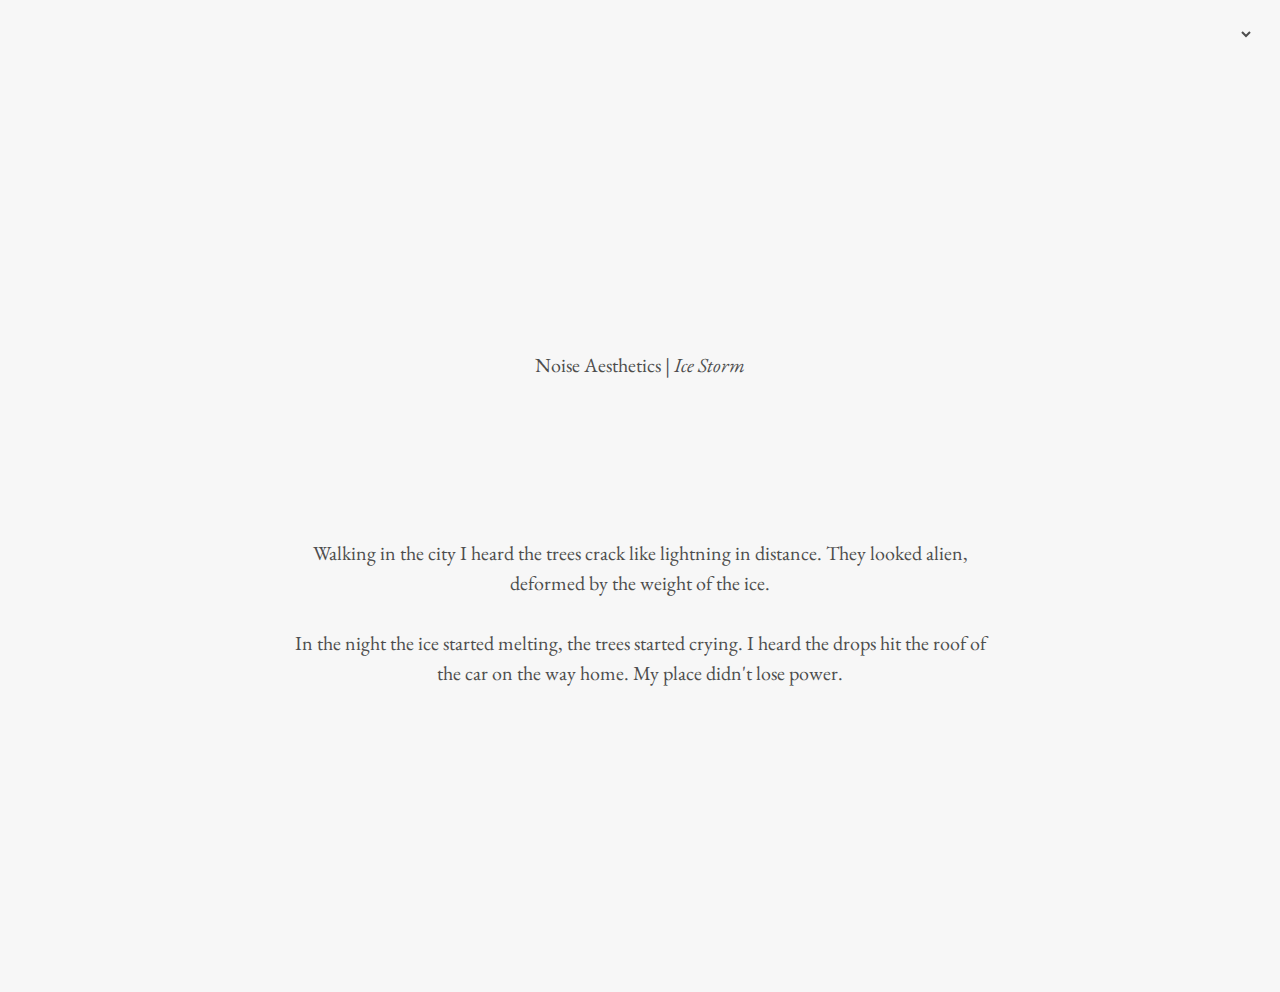
==== icestorm.html @ cfeded6c "Add files via upload" ====
<html>
	<head>
		<meta charset="utf-8">
		<!-- <link rel="stylesheet" href="style.css?v=2.0"> --> 
		<link rel="stylesheet" href="style.css"> 
		<link rel="icon" href="icon.png">
		<title>
			Noise Aesthetics
		</title> 
		
	</head>

	<body>
	
		<br>
	
		<p>
			<pbg><a href="index.html">&nbsp;Noise&nbsp;Aesthetics </a> |&nbsp;<i>Ice Storm&nbsp;</i></pbg>
		</p>
		
		<br>
		
		<p><pbg> Walking in the city I heard the trees crack like lightning in distance. They looked alien, deformed by the weight of the ice.
		<br><br>
		In the night the ice started melting, the trees started crying. I heard the drops hit the roof of the car on the way home. My place didn't lose power.
		</pbg></p>		
	
		<br><br><br><br><br><br><br><br>

		<div id="includedContent"></div>

		<script>
			// Use JavaScript to include HTML content
			fetch('menu.html')
			  .then(response => response.text())
			  .then(data => {
				document.getElementById('includedContent').innerHTML = data;
			  })
			  .catch(error => {
				console.error('Error:', error);
			  });
		  </script>

	</body>



</html>
---- style.css ----
@import url('https://fonts.googleapis.com/css?family=EB+Garamond');



body {
	margin: 0px;
	margin-top: 20%;
	margin-bottom: 0px;
	color: #4d4d4d;
	line-height: 30px;
	background-color: f7f7f7;
	font-size: 20px;
	float:center;
}

p {
	font-family: 'EB Garamond', serif;
	margin: 0px;
	text-align: center;
	margin-left: 5%;
	margin-right: 5%;
	margin-top: 5%;
	margin-bottom: 5%;
}

pbg {
	background-color: f7f7f7;
}


a {
	text-decoration: none;
	color: #4d4d4d;
}

a:hover {
	font-style: italic;
}

.noiseAesthetics {
	text-align: left;
	width: 80%;
	margin-left: 0px;
	margin-bottom: 200px;
	margin-top: 50px;
}

img {
	width: 80%;
}

.link {
	margin-top: 12%;
    width: 15px;
}

.videolink {
	margin-bottom: 400px;
}

iframe {
	margin: 0px;
	width: 100%;
	height: 50.1vw;
	border-width: 0px;
}

menu {
	font-family: 'EB Garamond', serif;
	font-size: 20px;
	position: fixed;
	top: 0;
	right: 0;
	margin-right: 2%;
}

select {
	font-family: 'EB Garamond', serif;
	font-size: 20px;
	border: none;
	background-color: f7f7f7;
	color: #4d4d4d;
}

option {
	border: none;
	background-color: f7f7f7;
	color: #4d4d4d;
}



@media screen and (min-width: 700px) {	
	p {
		margin: 0 auto;
		margin-top: 5%;
		margin-bottom: 5%;
		width: 700px;
		max-width: 100%
	}
}

@media screen and (min-width: 560px) {
    iframe {
		margin: 0px;
		width: 560px;
		height: 315px;
		border-width: 0px;
	}
	img {
		width: 560px;
	}
}
---- style.css ----
@import url('https://fonts.googleapis.com/css?family=EB+Garamond');



body {
	margin: 0px;
	margin-top: 20%;
	margin-bottom: 0px;
	color: #4d4d4d;
	line-height: 30px;
	background-color: f7f7f7;
	font-size: 20px;
	float:center;
}

p {
	font-family: 'EB Garamond', serif;
	margin: 0px;
	text-align: center;
	margin-left: 5%;
	margin-right: 5%;
	margin-top: 5%;
	margin-bottom: 5%;
}

pbg {
	background-color: f7f7f7;
}


a {
	text-decoration: none;
	color: #4d4d4d;
}

a:hover {
	font-style: italic;
}

.noiseAesthetics {
	text-align: left;
	width: 80%;
	margin-left: 0px;
	margin-bottom: 200px;
	margin-top: 50px;
}

img {
	width: 80%;
}

.link {
	margin-top: 12%;
    width: 15px;
}

.videolink {
	margin-bottom: 400px;
}

iframe {
	margin: 0px;
	width: 100%;
	height: 50.1vw;
	border-width: 0px;
}

menu {
	font-family: 'EB Garamond', serif;
	font-size: 20px;
	position: fixed;
	top: 0;
	right: 0;
	margin-right: 2%;
}

select {
	font-family: 'EB Garamond', serif;
	font-size: 20px;
	border: none;
	background-color: f7f7f7;
	color: #4d4d4d;
}

option {
	border: none;
	background-color: f7f7f7;
	color: #4d4d4d;
}



@media screen and (min-width: 700px) {	
	p {
		margin: 0 auto;
		margin-top: 5%;
		margin-bottom: 5%;
		width: 700px;
		max-width: 100%
	}
}

@media screen and (min-width: 560px) {
    iframe {
		margin: 0px;
		width: 560px;
		height: 315px;
		border-width: 0px;
	}
	img {
		width: 560px;
	}
}
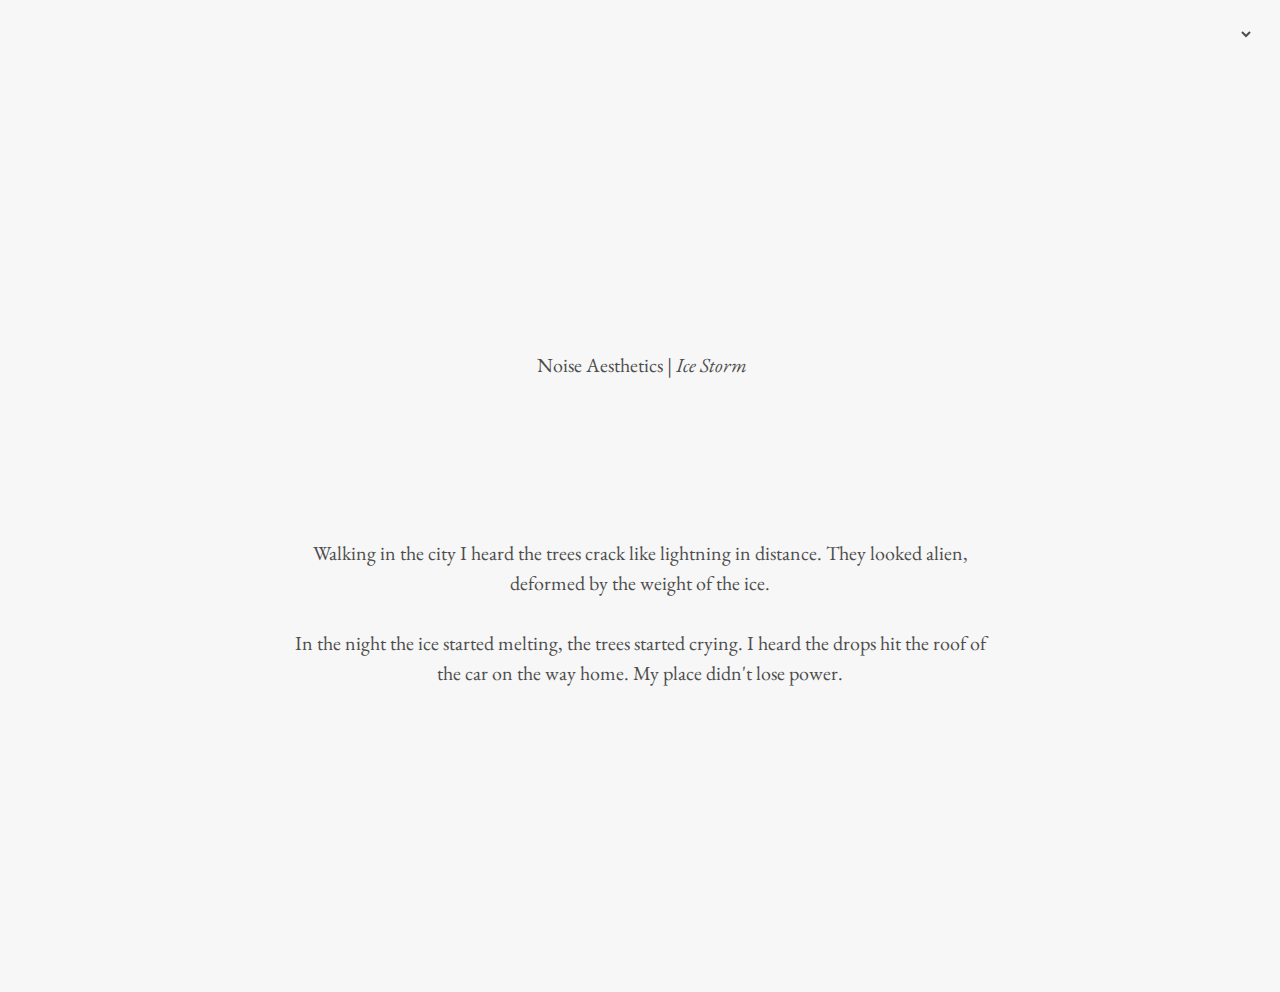
==== commit 55bfb610: "Add files via upload" ====
--- a/icestorm.html
+++ b/icestorm.html
@@ -15,7 +15,7 @@
 		<br>
 	
 		<p>
-			<pbg><a href="index.html">&nbsp;Noise&nbsp;Aesthetics </a> |&nbsp;<i>Ice Storm&nbsp;</i></pbg>
+			<a href="index.html">&nbsp;Noise&nbsp;Aesthetics </a> |&nbsp;<i>Ice Storm</i>
 		</p>
 		
 		<br>
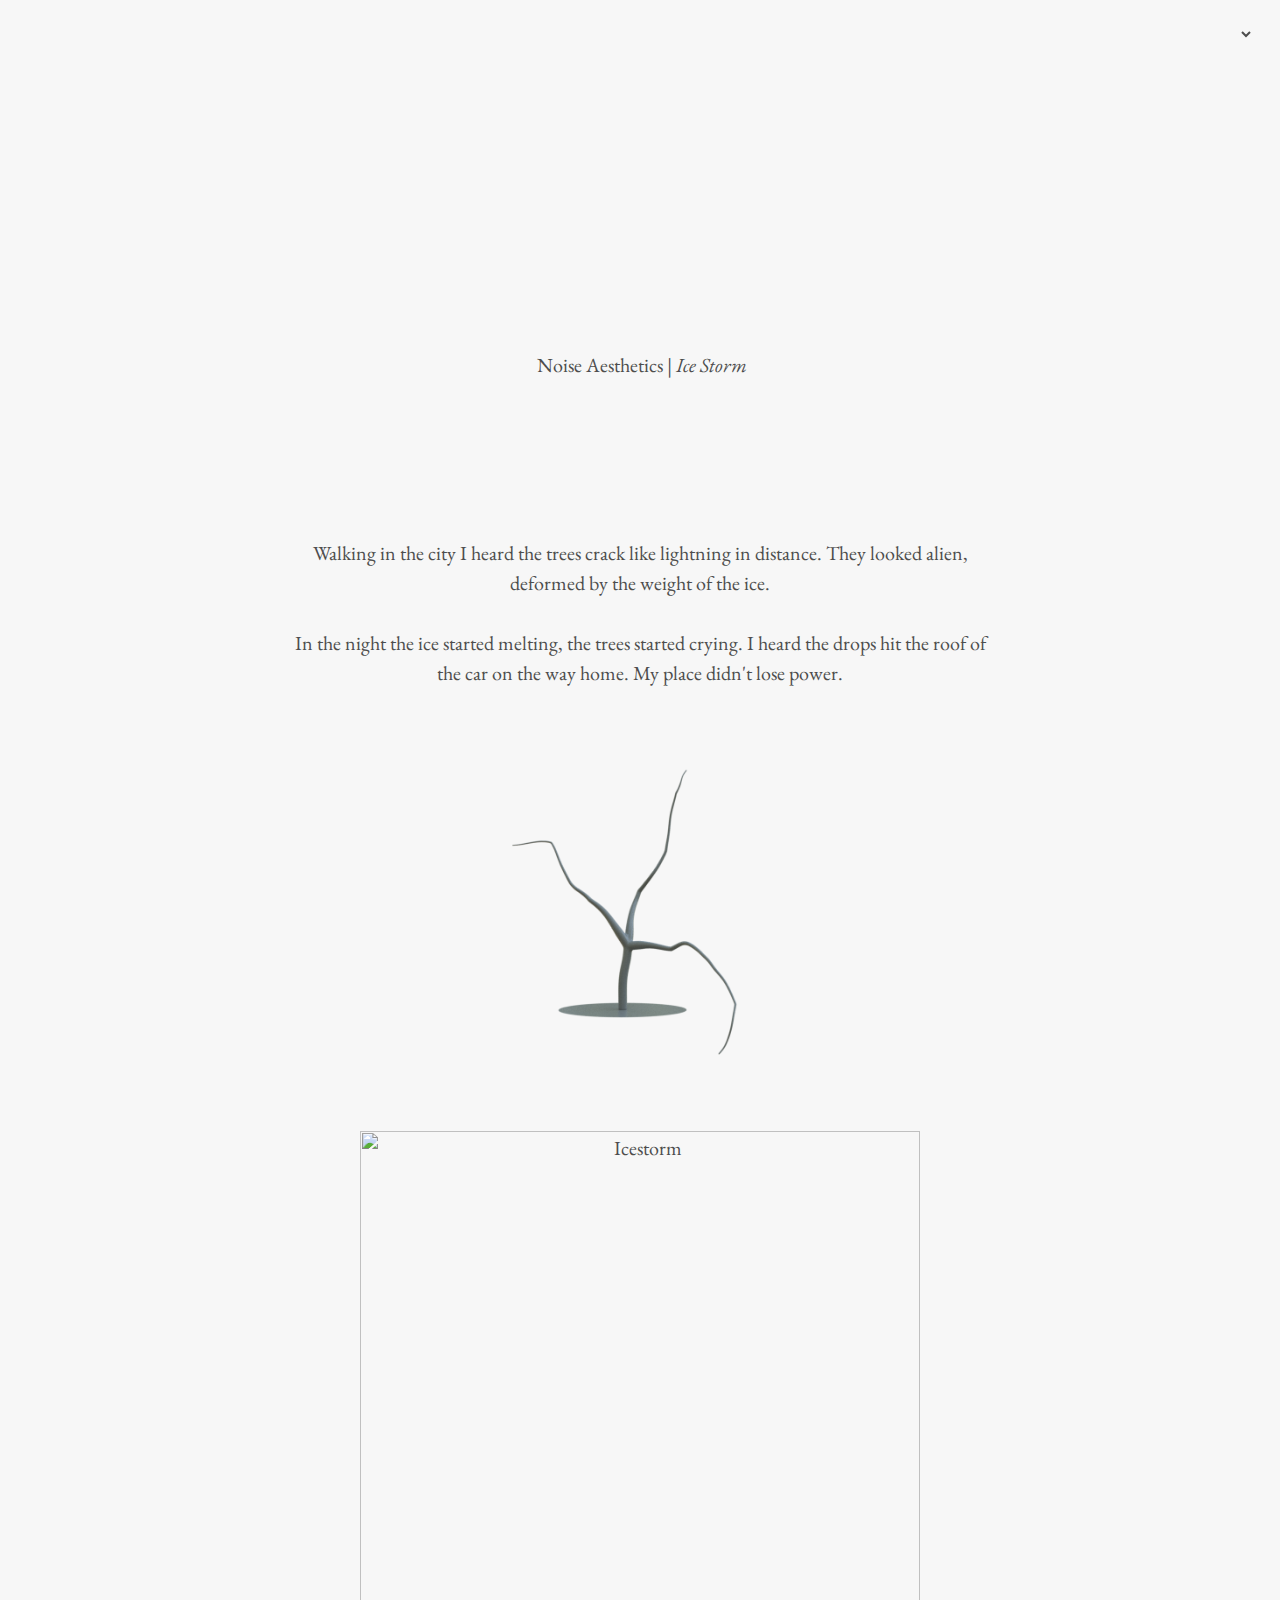
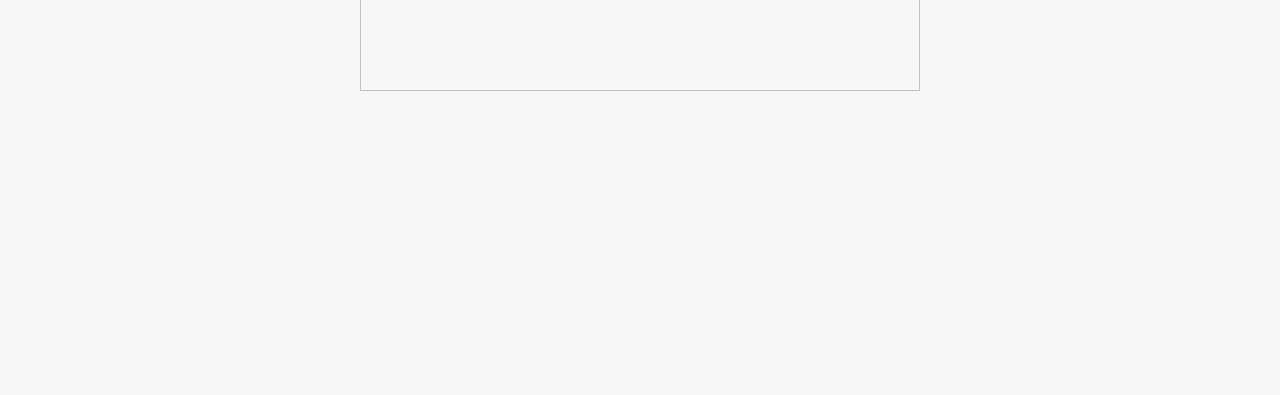
==== commit 87562f01: "Add files via upload" ====
--- a/icestorm.html
+++ b/icestorm.html
@@ -1,6 +1,7 @@
 <html>
 	<head>
 		<meta charset="utf-8">
+		<meta name="viewport" content="width=device-width, initial-scale=1">
 		<!-- <link rel="stylesheet" href="style.css?v=2.0"> --> 
 		<link rel="stylesheet" href="style.css"> 
 		<link rel="icon" href="icon.png">
@@ -20,11 +21,22 @@
 		
 		<br>
 		
-		<p><pbg> Walking in the city I heard the trees crack like lightning in distance. They looked alien, deformed by the weight of the ice.
+		<p> Walking in the city I heard the trees crack like lightning in distance. They looked alien, deformed by the weight of the ice.
 		<br><br>
 		In the night the ice started melting, the trees started crying. I heard the drops hit the roof of the car on the way home. My place didn't lose power.
-		</pbg></p>		
-	
+		</p>		
+
+		<p><img src="icestorm2.png", alt="Icestorm"></p>
+		<p><img src="icestorm3.png", alt="Icestorm"></p>
+
+		<!--
+		<p><a href="https://www.sidefx.com/docs/houdini/nodes/sop/lsystem.html", target="blank">
+			"There are several factors which combine to organize plant structures and contribute to their beauty. [...] 
+			Self-similarity implies an underlying fractal structure... [...] 
+			This growth relies on the principle of self-similarity to provide extremely compact descriptions of complex surfaces."
+		</a></p>
+		-->
+
 		<br><br><br><br><br><br><br><br>
 
 		<div id="includedContent"></div>
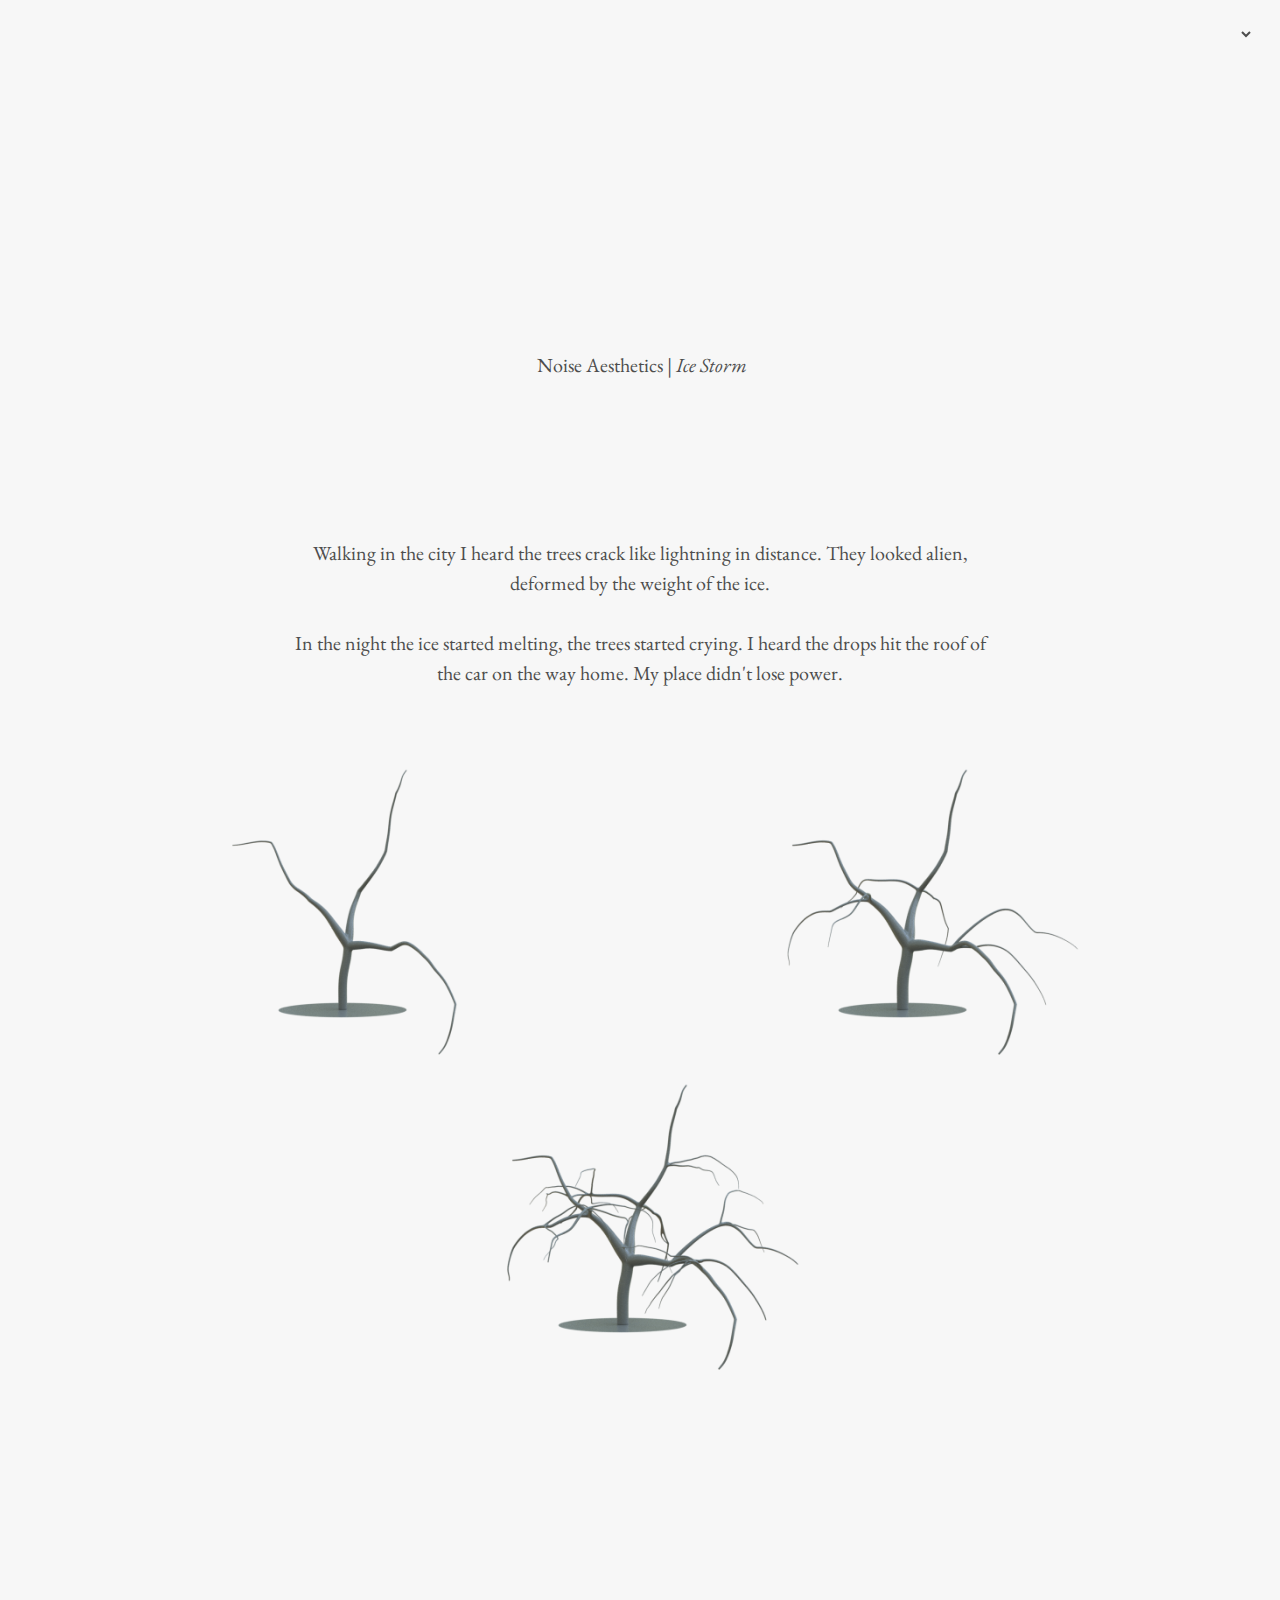
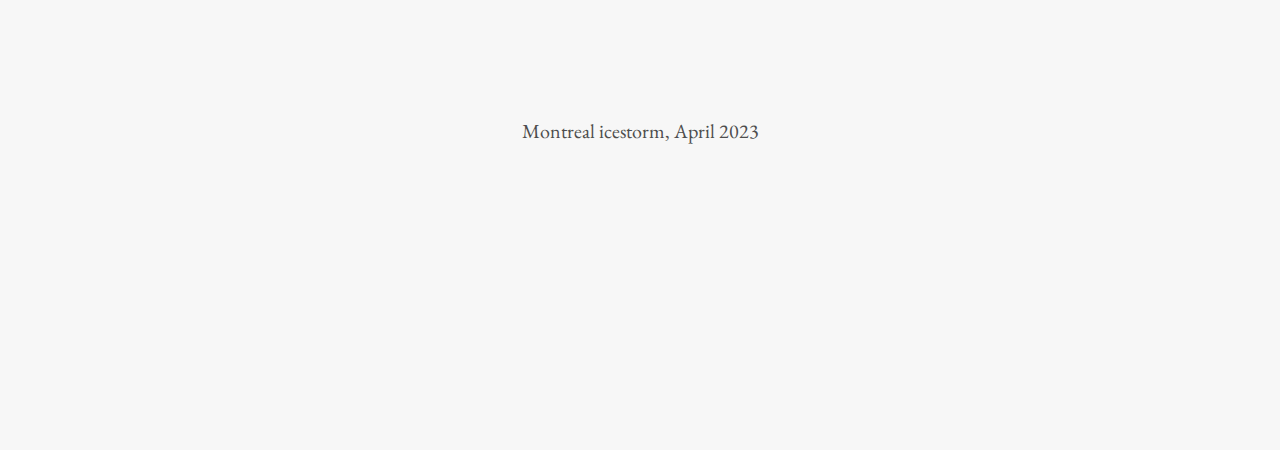
==== commit f86bb544: "Add files via upload" ====
--- a/icestorm.html
+++ b/icestorm.html
@@ -5,6 +5,30 @@
 		<!-- <link rel="stylesheet" href="style.css?v=2.0"> --> 
 		<link rel="stylesheet" href="style.css"> 
 		<link rel="icon" href="icon.png">
+		<style>
+			
+			.image-container {
+  				display: flex;
+				justify-content: center;
+				flex-wrap: wrap;
+				max-width: 1200px;
+				margin: 0 auto;
+			}
+
+			@media screen and (min-width: 560px) {
+				.scaled-image {
+					width: 560px;
+				}
+			.image-container {
+  				display: flex;
+				justify-content: center;
+				flex-wrap: wrap;
+				max-width: 2000px;
+				margin: 0 auto;
+			}
+
+		}
+		</style>
 		<title>
 			Noise Aesthetics
 		</title> 
@@ -26,9 +50,20 @@
 		In the night the ice started melting, the trees started crying. I heard the drops hit the roof of the car on the way home. My place didn't lose power.
 		</p>		
 
-		<p><img src="icestorm2.png", alt="Icestorm"></p>
-		<p><img src="icestorm3.png", alt="Icestorm"></p>
+		
+		<div class="image-container">
+				<img src="icestorm2.png" alt="Icestorm" class="scaled-image">
+				<img src="icestorm3.png" alt="Icestorm" class="scaled-image">
+				<img src="icestorm4.png" alt="Icestorm" class="scaled-image">
+		</div>
+		
 
+		<br><br><br><br><br><br><br><br><br>
+
+		<p>
+			<a href="icestorm_montreal_2023.html" target="blank"> Montreal icestorm, April 2023</a>
+		</p>
+		
 		<!--
 		<p><a href="https://www.sidefx.com/docs/houdini/nodes/sop/lsystem.html", target="blank">
 			"There are several factors which combine to organize plant structures and contribute to their beauty. [...] 
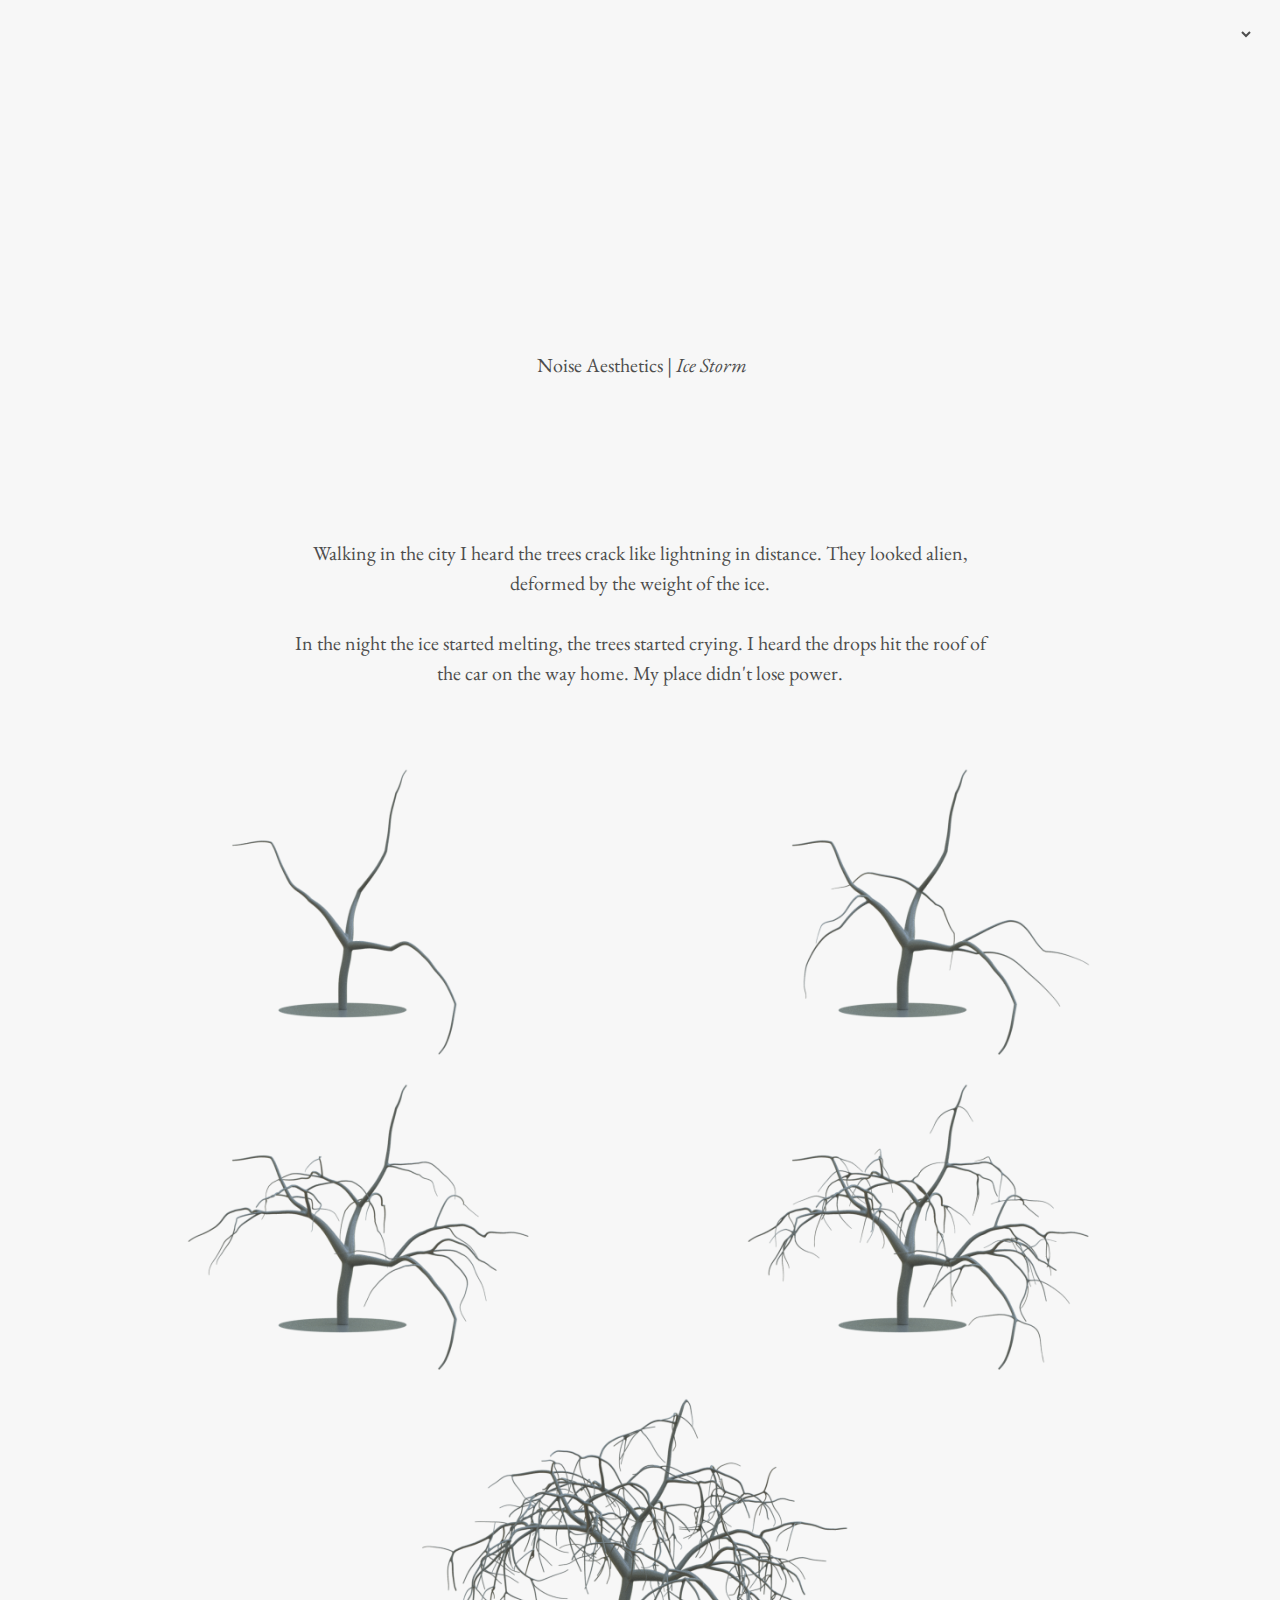
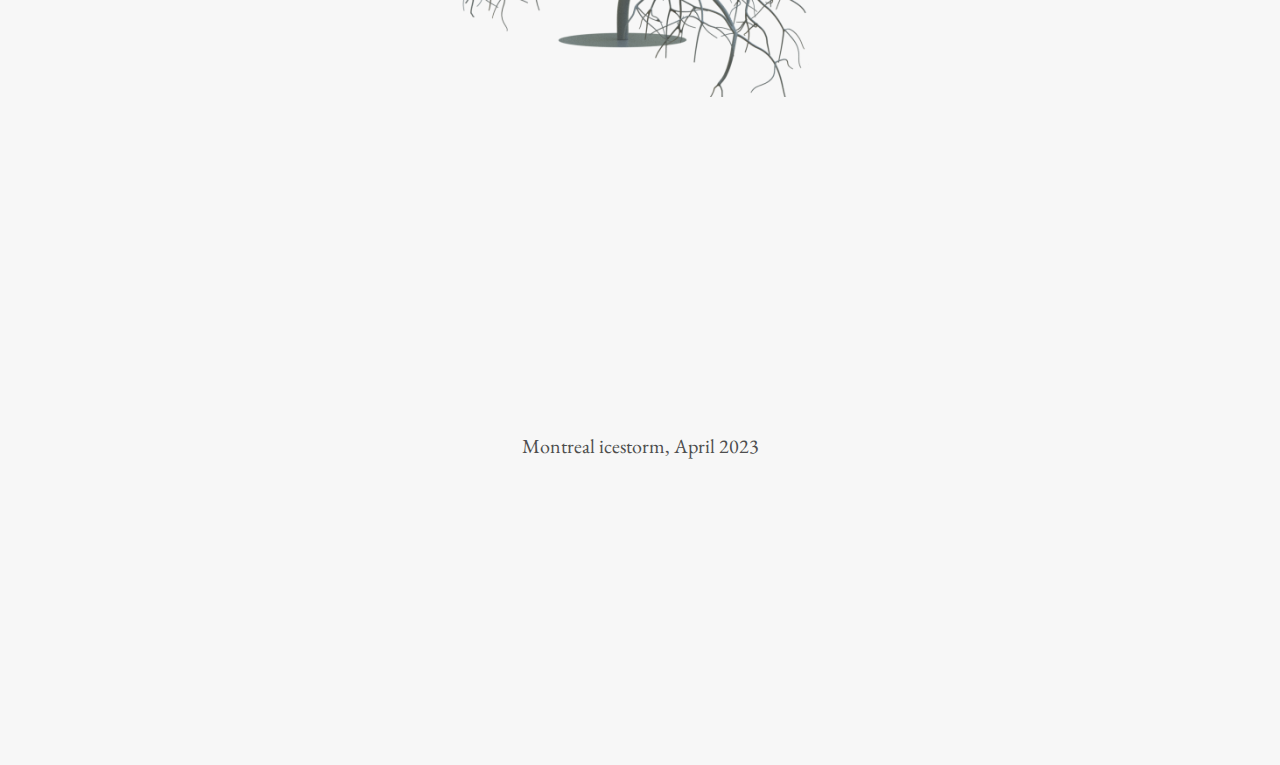
==== commit 44202268: "Add files via upload" ====
--- a/icestorm.html
+++ b/icestorm.html
@@ -52,10 +52,13 @@
 
 		
 		<div class="image-container">
-				<img src="icestorm2.png" alt="Icestorm" class="scaled-image">
-				<img src="icestorm3.png" alt="Icestorm" class="scaled-image">
-				<img src="icestorm4.png" alt="Icestorm" class="scaled-image">
+			<img src="icestorm.gen01.png" alt="Icestorm" class="scaled-image">
+			<img src="icestorm.gen02.png" alt="Icestorm" class="scaled-image">
+			<img src="icestorm.gen03.png" alt="Icestorm" class="scaled-image">
+			<img src="icestorm.gen04.png" alt="Icestorm" class="scaled-image">
+			<img src="icestorm.gen05.png" alt="Icestorm" class="scaled-image">			
 		</div>
+
 		
 
 		<br><br><br><br><br><br><br><br><br>
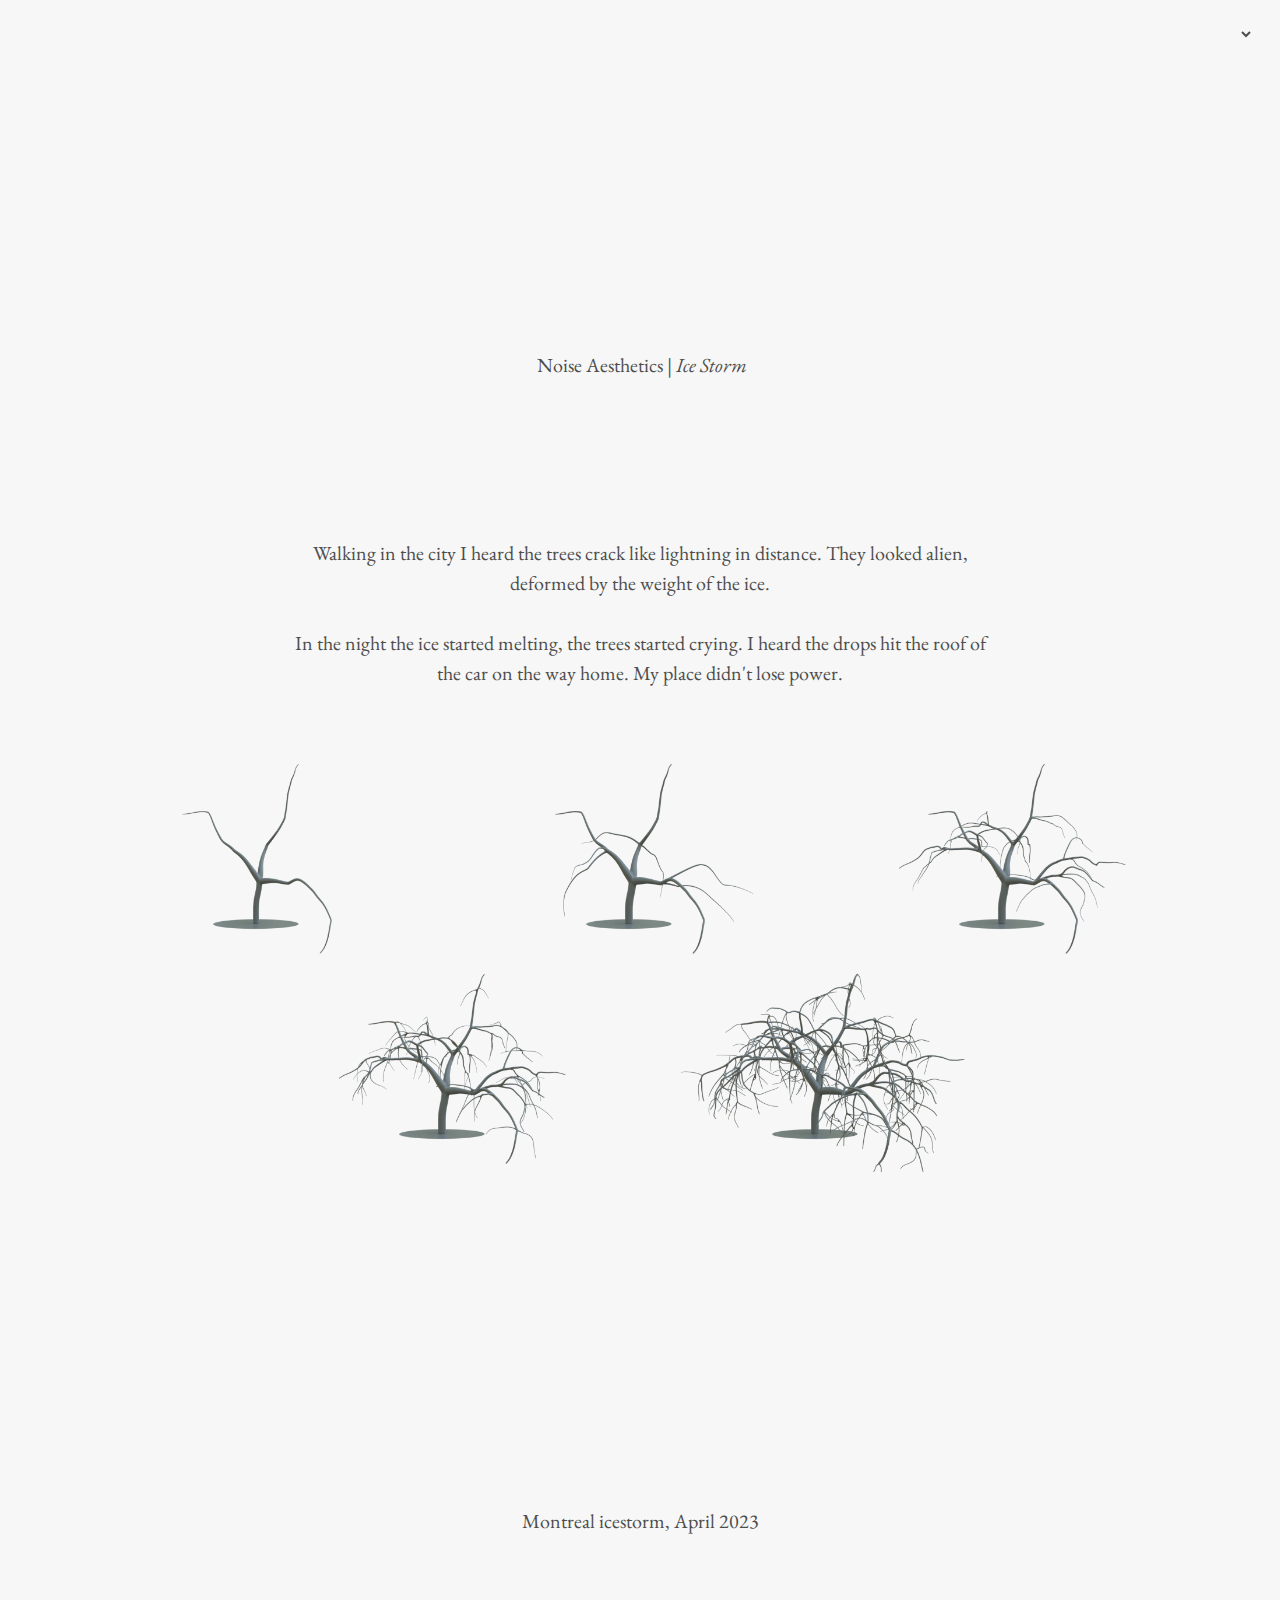
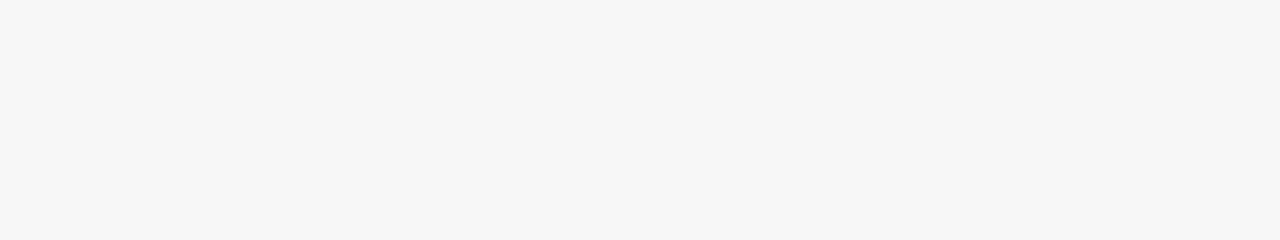
==== commit a3dc1404: "Add files via upload" ====
--- a/icestorm.html
+++ b/icestorm.html
@@ -15,15 +15,15 @@
 				margin: 0 auto;
 			}
 
-			@media screen and (min-width: 560px) {
+			@media screen and (min-width: 373px) {
 				.scaled-image {
-					width: 560px;
+					width: 373px;
 				}
 			.image-container {
   				display: flex;
 				justify-content: center;
 				flex-wrap: wrap;
-				max-width: 2000px;
+				max-width: 1250px;
 				margin: 0 auto;
 			}
 
